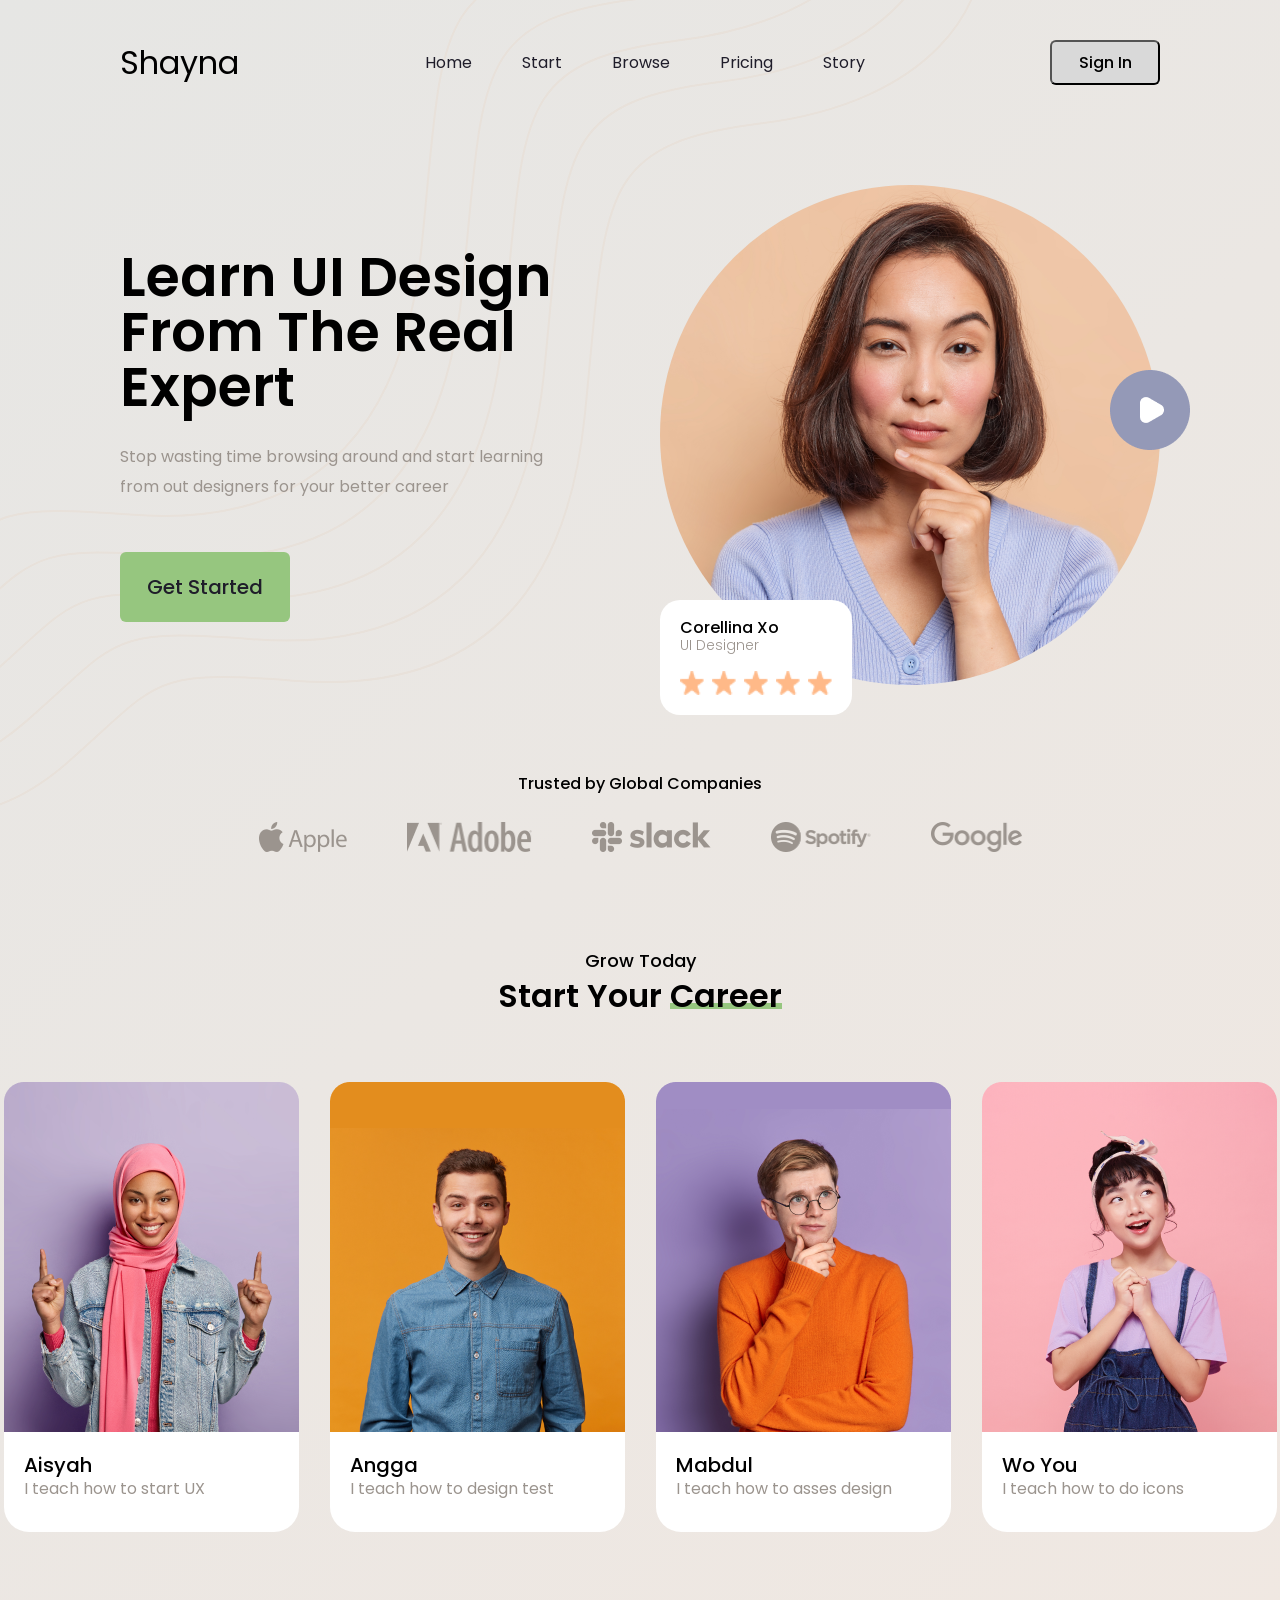
==== FT1-14/landingpage.html @ 15d67fb5 "FT1-14" ====
<!doctype html>
<html lang="en">
  <head>
    <meta charset="UTF-8" />
    <meta name="viewport" content="width=device-width, initial-scale=1.0" />
    <title>Landing Page</title>
    <style>
      @import url("https://fonts.googleapis.com/css2?family=Poppins:ital,wght@0,100;0,200;0,300;0,400;0,500;0,600;0,700;0,800;0,900;1,100;1,200;1,300;1,400;1,500;1,600;1,700;1,800;1,900&display=swap");
    </style>
    <link rel="stylesheet" href="../reset.css" />
    <link rel="stylesheet" href="style.css" />
  </head>
  <body>
    <div class="background">
      <div class="container">
        <div class="title-container-fr">
          <h1>Shayna</h1>
          <ul class="title-content">
            <li class="title-content-active"><a href="#">Home</a></li>
            <li class="title-content-active"><a href="#">Start</a></li>
            <li class="title-content-active"><a href="#">Browse</a></li>
            <li class="title-content-active"><a href="#">Pricing</a></li>
            <li class="title-content-active"><a href="#">Story</a></li>
          </ul>
          <button class="button-signin">Sign In</button>
        </div>
        <div class="introduction-container">
          <div class="main-introduction-fc">
            <div class="introduction-title">
              <h2>Learn UI Design From The Real Expert</h2>
              <p class="sub-introduction">
                Stop wasting time browsing around and start learning from out
                designers for your better career
              </p>
              <button class="get-started">Get Started</button>
            </div>
          </div>
          <div class="image-information-position">
            <img src="./imgs/main-image.png" alt="" class="main-image-round" />
            <img src="./imgs/play.png" alt="" class="play-image" />
            <div class="career-container">
              <p class="main-name-designer">Corellina Xo</p>
              <p class="sub-career">UI Designer</p>
              <div class="judge-container">
                <img src="./imgs/stars.png" alt="" class="stars" />
                <img src="./imgs/stars.png" alt="" class="stars" />
                <img src="./imgs/stars.png" alt="" class="stars" />
                <img src="./imgs/stars.png" alt="" class="stars" />
                <img src="./imgs/stars.png" alt="" class="stars" />
              </div>
            </div>
          </div>
        </div>
        <div class="sponsor-container-fc">
          <h3>Trusted by Global Companies</h3>
          <div class="sponsor-images-fr">
            <img
              src="./imgs/apple-11 1.png"
              alt=""
              class="sponsor-images apple"
            />
            <img src="./imgs/adobe.png" alt="" class="sponsor-images adobe" />
            <img
              src="./imgs/slack-2 1.png"
              alt=""
              class="sponsor-images slack"
            />
            <img
              src="./imgs/spotify-1 1.png"
              alt=""
              class="sponsor-images sportify"
            />
            <img
              src="./imgs/google-2015 1.png"
              alt=""
              class="sponsor-images google"
            />
          </div>
        </div>
        <div class="sub-content-fc">
          <p class="sub1">Grow Today</p>
          <h4>Start Your <span class="strong-career">Career</span></h4>
        </div>
        <div class="teacher-container">
          <div class="profile-teacher-fc">
            <img src="./imgs/aisyah.png" alt="" class="teacher-image" />
            <p class="teacher-name">Aisyah</p>
            <p class="major">I teach how to start UX</p>
          </div>
          <div class="profile-teacher-fc">
            <img src="./imgs/angga.png" alt="" class="teacher-image" />
            <p class="teacher-name">Angga</p>
            <p class="major">I teach how to design test</p>
          </div>
          <div class="profile-teacher-fc">
            <img src="./imgs/mabdul.png" alt="" class="teacher-image" />
            <p class="teacher-name">Mabdul</p>
            <p class="major">I teach how to asses design</p>
          </div>
          <div class="profile-teacher-fc">
            <img src="./imgs/woyou.png" alt="" class="teacher-image" />
            <p class="teacher-name">Wo You</p>
            <p class="major">I teach how to do icons</p>
          </div>
        </div>
      </div>
    </div>
  </body>
</html>
---- FT1-14/style.css ----
* {
  padding: 0;
  margin: 0;
  box-sizing: border-box;
}
html {
  font-family: "Poppins", sans-serif;
}
body {
  background: linear-gradient(139deg, #e6e6e4 0%, #f0e8e2 100%);
}
.background {
  background-image: url(./imgs/vector.svg);
  background-repeat: no-repeat;
}
.container {
  margin: 0 auto;
  /* max-width: 1512px; */
  padding: 40px 120px 100px;
  display: flex;
  justify-content: center;
  align-items: center;
  flex-direction: column;
  position: relative;
  width: 100%;
  min-height: 100vh;
}
.title-container-fr {
  /* position: absolute; */
  width: 100%;
  display: flex;
  justify-content: space-between;
  align-items: center;
  margin-bottom: 100px;
  > h1 {
    font-weight: 600px;
    font-size: 32px;
    color: black;
  }
  > .title-content {
    display: flex;
    gap: 50px;
    justify-content: center;
    align-items: center;
  }
}
.title-content-active {
  font-style: none;
  font-size: 16;
  font-weight: 400;
  cursor: pointer;
  color: black;
}
.title-content-active:active {
  font-weight: 500;
  color: #1f1d2a;
  border-bottom: 2px solid black;
}
a {
  text-decoration: none;
  color: #1f1d2a;
}
.button-signin {
  width: 110px;
  height: 45px;
  border-radius: 6px;
  background-color: #d9d9d9;
  font-size: 16px;
  font-weight: 500;
  font-family: inherit;
  cursor: pointer;
}
.introduction-container {
  display: flex;
  justify-content: space-between;
  align-items: center;
  gap: 79px;
  width: 100%;
  max-width: 1200px;
  margin-bottom: 91px;
}
.main-introduction-fc {
  max-width: 581px;
  display: flex;
  flex-direction: column;
}
h2 {
  font-size: 55px;
  font-weight: 600;
  color: black;
  margin-bottom: 28px;
}
.sub-introduction {
  font-size: 16px;
  font-weight: normal;
  color: #9b948e;
  line-height: 30px;
  margin-bottom: 50px;
  max-width: 432px;
}
.get-started {
  width: 170px;
  height: 70px;
  background-color: #96c67f;
  border-radius: 6px;
  padding: 20px 16px;
  color: #1f1d2a;
  font-weight: 500;
  border: none;
  font-family: inherit;
  font-size: 20px;
  cursor: pointer;
}
.image-information-position {
  position: relative;
  > .main-image-round {
    /* position: absolute; */
    width: 500px;
    height: 500px;
    border-radius: 50%;
    display: block;
  }
  > .play-image {
    position: absolute;
    right: -30px; /* Đẩy ra mép phải ảnh */
    top: 37%;
    width: 80px;
  }
  > .career-container {
    position: absolute;
    bottom: -30px;
    left: 0;
    background: white;
    padding: 20px;
    border-radius: 20px;
    min-width: 180px;
  }
}
.main-name-designer {
  font-weight: 500;
  font-size: 16px;
  color: #000;
  margin-bottom: 2px;
}
.sub-career {
  color: #9b948e;
  font-size: 14px;
  font-weight: 300;
  margin-bottom: 19px;
}
.judge-container {
  display: flex;
  gap: 8px;
  flex-direction: row;
  align-items: center;
  > .stars {
    width: 24px;
    height: 24px;
    display: block;
  }
}
.sponsor-container-fc {
  display: flex;
  flex-direction: column;
  justify-content: center;
  align-items: center;
  gap: 30px;
  margin-bottom: 100px;
  > h3 {
    color: black;
    font-size: 16px;
    font-weight: 500;
  }
  > .sponsor-images-fr {
    display: flex;
    justify-content: center;
    align-items: center;
    gap: 60px;
  }
}
.sponsor-image {
  height: 30px;
}
.apple {
  width: 88px;
}
.adobe {
  width: 125px;
}
.slack {
  width: 119px;
}
.sportify {
  width: 100px;
}
.google {
  width: 91px;
}
.sub-content-fc {
  display: flex;
  flex-direction: column;
  justify-content: center;
  align-items: center;
  gap: 10px;
  margin-bottom: 70px;
  > .sub1 {
    font-size: 18px;
    font-weight: 500;
    color: black;
  }
  > h4 {
    font-size: 32px;
    font-weight: 600;
    color: black;
  }
}
.strong-career {
  position: relative;
  isolation: isolate;
}
.strong-career::before {
  content: "";
  position: absolute;
  bottom: 9px;
  z-index: -1;
  width: 100%;
  background-color: #96c67f;
  height: 6px;
}
.teacher-container {
  display: grid;
  gap: 31px;
  grid-template-columns: repeat(4, 1fr);
}
.profile-teacher-fc {
  width: 295px;
  height: 450px;
  border-radius: 25px;
  background-color: white;
  > .teacher-image {
    width: 295px;
    height: 350px;
    margin-bottom: 20px;
  }
  > .teacher-name {
    font-size: 20px;
    font-weight: 500;
    color: black;
    margin-bottom: 6px;
    margin-left: 20px;
  }
  > .major {
    color: #9b948e;
    font-size: 16px;
    font-weight: 400;
    margin-left: 20px;
  }
}
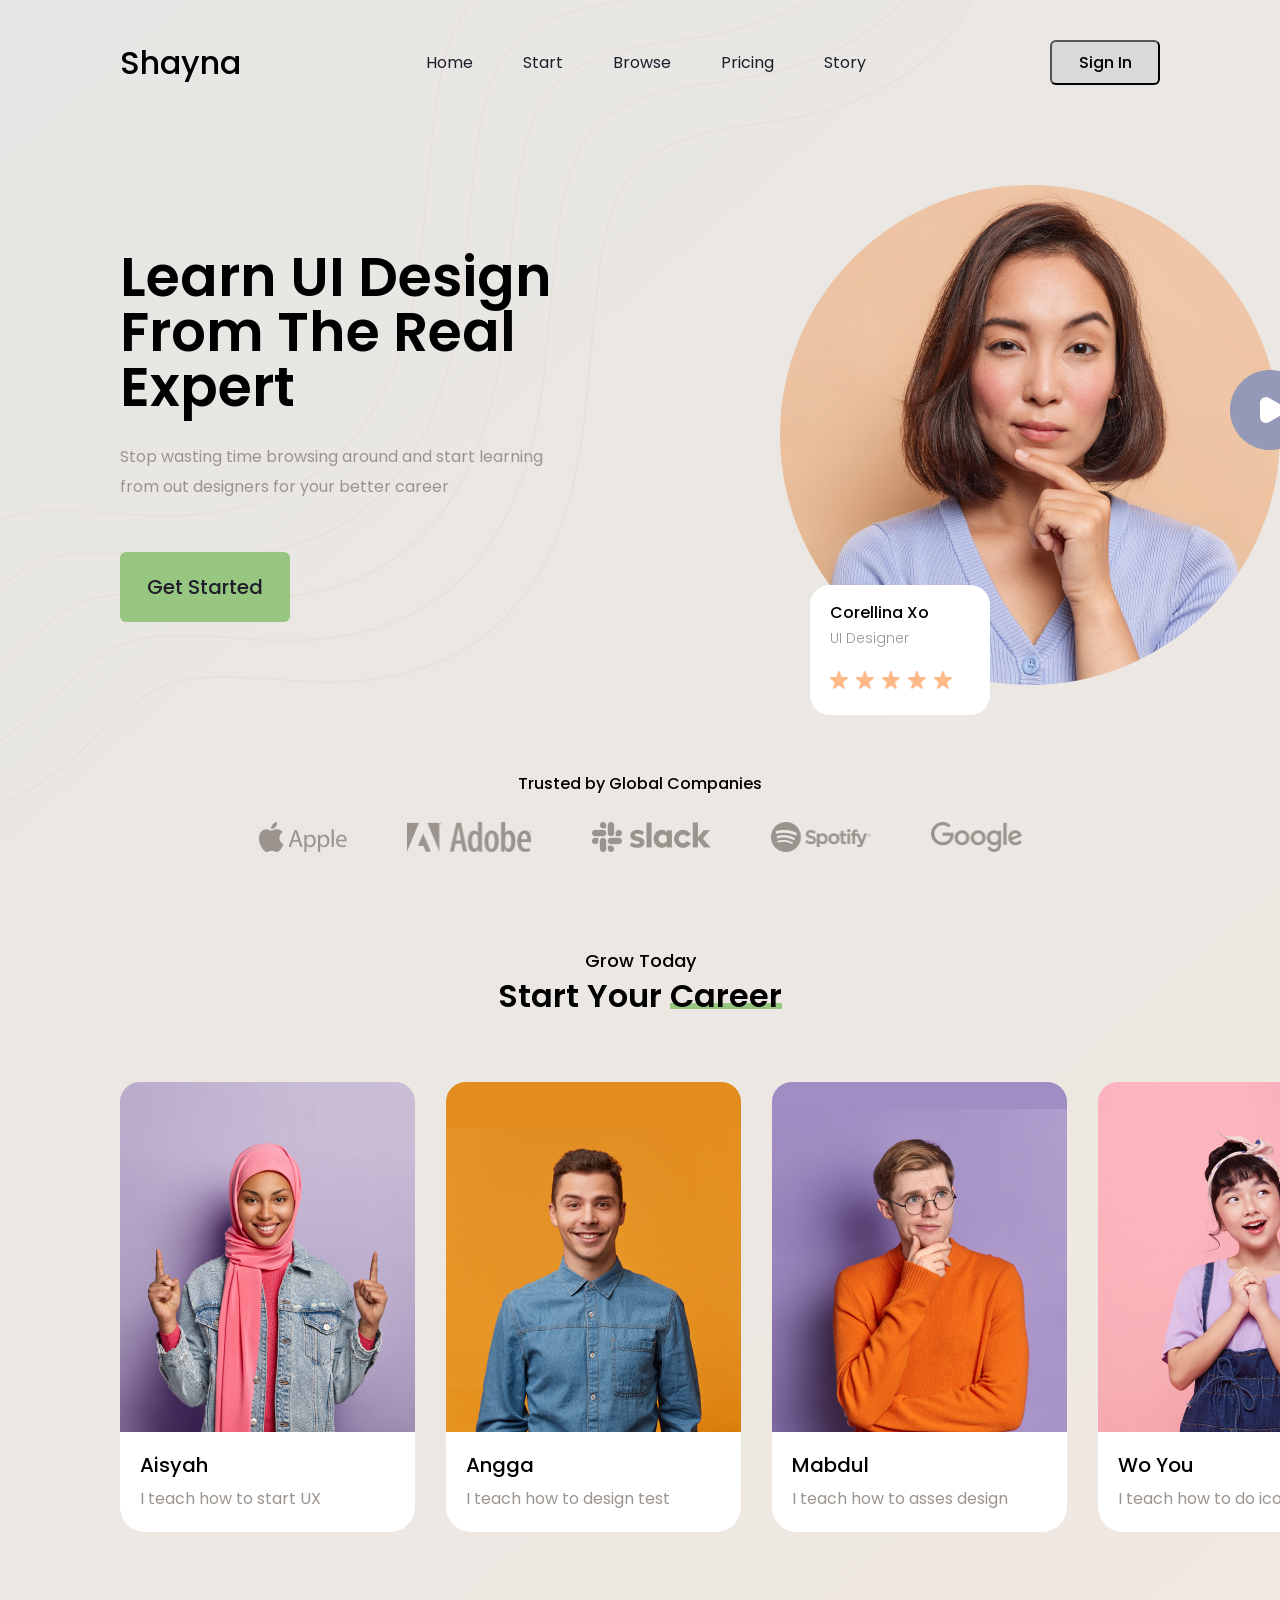
==== commit 040b34ad: "FT1-14" ====
--- a/FT1-14/landingpage.html
+++ b/FT1-14/landingpage.html
@@ -13,7 +13,7 @@
   <body>
     <div class="background">
       <div class="container">
-        <div class="title-container-fr">
+        <div class="title-container-fr section-container">
           <h1>Shayna</h1>
           <ul class="title-content">
             <li class="title-content-active"><a href="#">Home</a></li>
@@ -24,7 +24,7 @@
           </ul>
           <button class="button-signin">Sign In</button>
         </div>
-        <div class="introduction-container">
+        <div class="introduction-container section-introduction-container">
           <div class="main-introduction-fc">
             <div class="introduction-title">
               <h2>Learn UI Design From The Real Expert</h2>
@@ -81,7 +81,7 @@
           <p class="sub1">Grow Today</p>
           <h4>Start Your <span class="strong-career">Career</span></h4>
         </div>
-        <div class="teacher-container">
+        <div class="teacher-container section-container">
           <div class="profile-teacher-fc">
             <img src="./imgs/aisyah.png" alt="" class="teacher-image" />
             <p class="teacher-name">Aisyah</p>
--- a/FT1-14/style.css
+++ b/FT1-14/style.css
@@ -15,15 +15,24 @@
 }
 .container {
   margin: 0 auto;
-  /* max-width: 1512px; */
-  padding: 40px 120px 100px;
+  max-width: 1512px;
+  padding: 40px 0 100px;
   display: flex;
   justify-content: center;
-  align-items: center;
+  /* align-items: center; */
   flex-direction: column;
   position: relative;
   width: 100%;
   min-height: 100vh;
+}
+.section-container {
+  width: 100%;
+  padding-left: 120px;
+  padding-right: 120px;
+}
+.section-introduction-container {
+  width: 100%;
+  padding-left: 120px;
 }
 .title-container-fr {
   /* position: absolute; */
@@ -33,7 +42,7 @@
   align-items: center;
   margin-bottom: 100px;
   > h1 {
-    font-weight: 600px;
+    font-weight: 500;
     font-size: 32px;
     color: black;
   }
@@ -72,11 +81,11 @@
 }
 .introduction-container {
   display: flex;
-  justify-content: space-between;
+  /* justify-content: space-between; */
   align-items: center;
   gap: 79px;
   width: 100%;
-  max-width: 1200px;
+  /* max-width: 1200px; */
   margin-bottom: 91px;
 }
 .main-introduction-fc {
@@ -127,9 +136,11 @@
     width: 80px;
   }
   > .career-container {
+    width: 180px;
+    height: 130px;
     position: absolute;
     bottom: -30px;
-    left: 0;
+    left: 30px;
     background: white;
     padding: 20px;
     border-radius: 20px;
@@ -137,12 +148,14 @@
   }
 }
 .main-name-designer {
+  height: 24px;
   font-weight: 500;
   font-size: 16px;
   color: #000;
   margin-bottom: 2px;
 }
 .sub-career {
+  height: 21px;
   color: #9b948e;
   font-size: 14px;
   font-weight: 300;
@@ -152,11 +165,10 @@
   display: flex;
   gap: 8px;
   flex-direction: row;
-  align-items: center;
+  margin-bottom: 0;
   > .stars {
-    width: 24px;
-    height: 24px;
-    display: block;
+    width: 18px;
+    height: 18px;
   }
 }
 .sponsor-container-fc {
@@ -231,6 +243,8 @@
   display: grid;
   gap: 31px;
   grid-template-columns: repeat(4, 1fr);
+  width: 100%;
+  /* padding-bottom: 20px; */
 }
 .profile-teacher-fc {
   width: 295px;
@@ -248,6 +262,8 @@
     color: black;
     margin-bottom: 6px;
     margin-left: 20px;
+    width: 76px;
+    height: 30px;
   }
   > .major {
     color: #9b948e;
